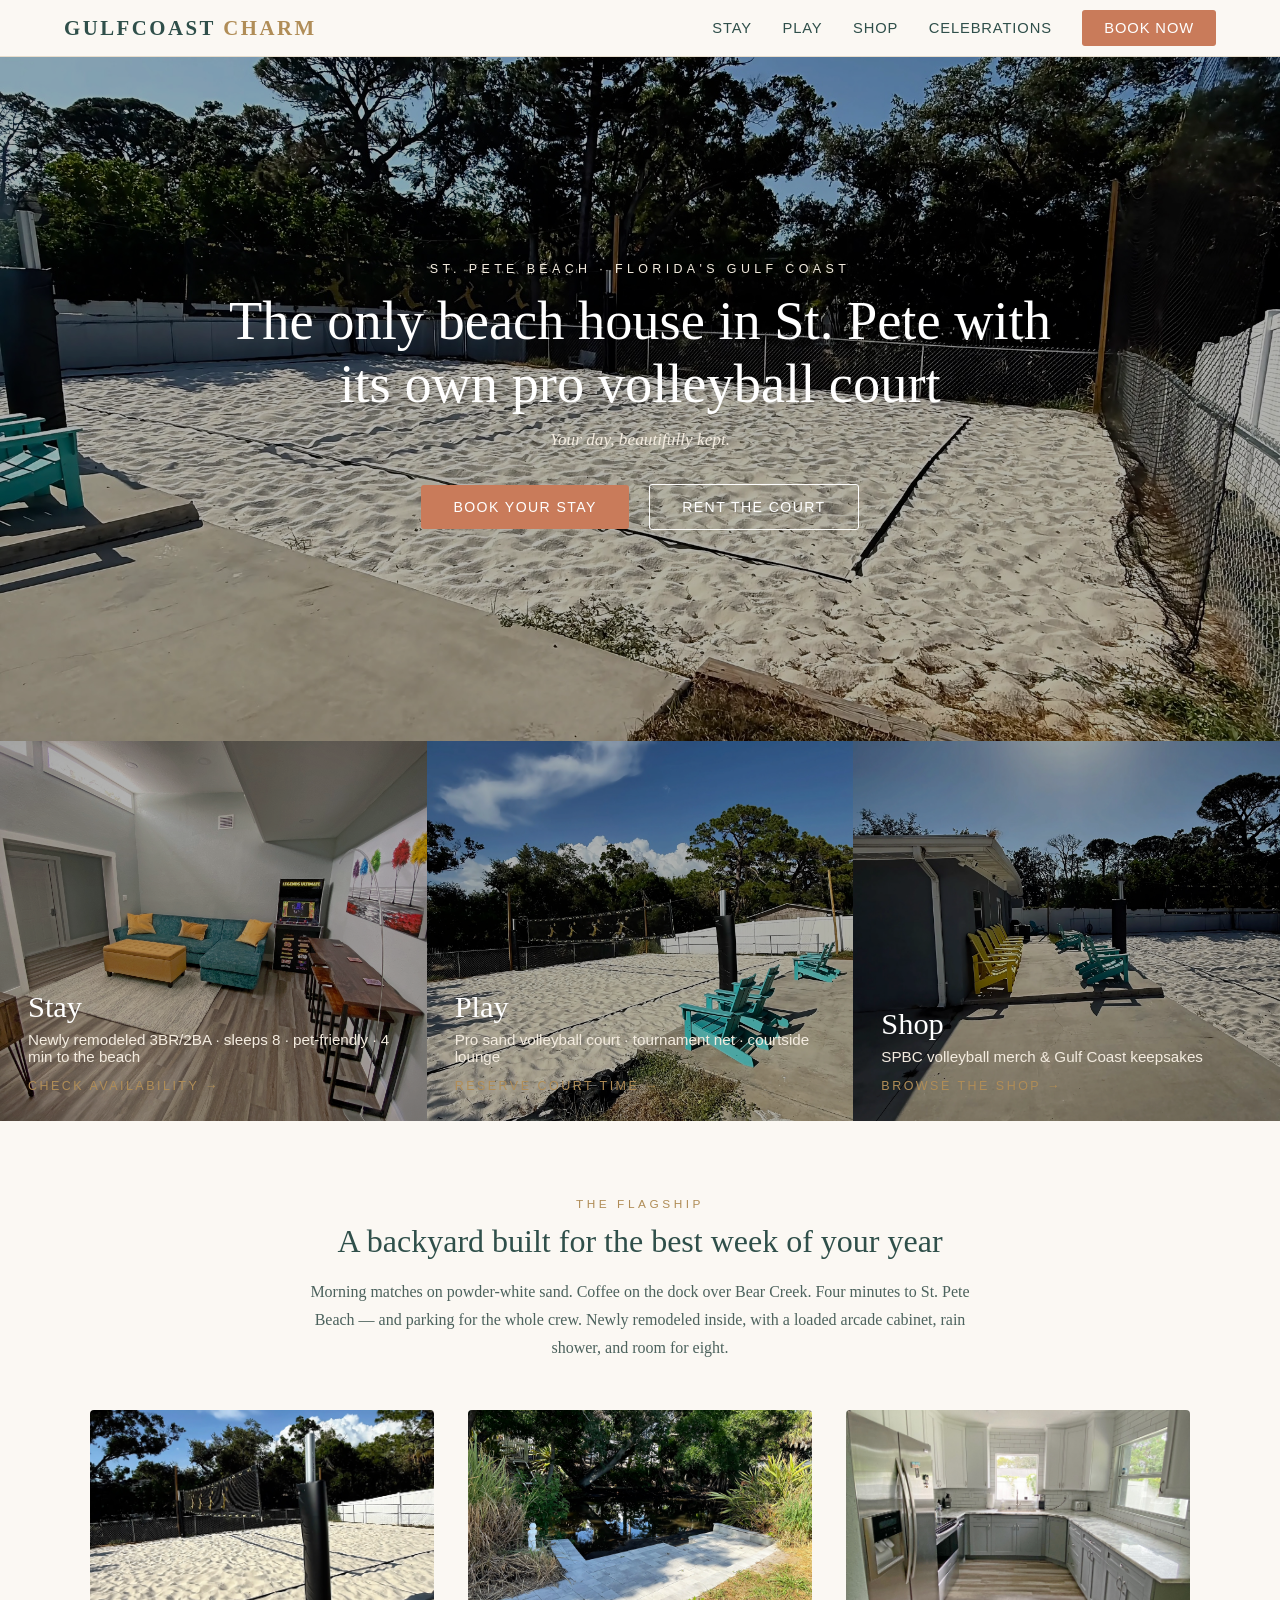
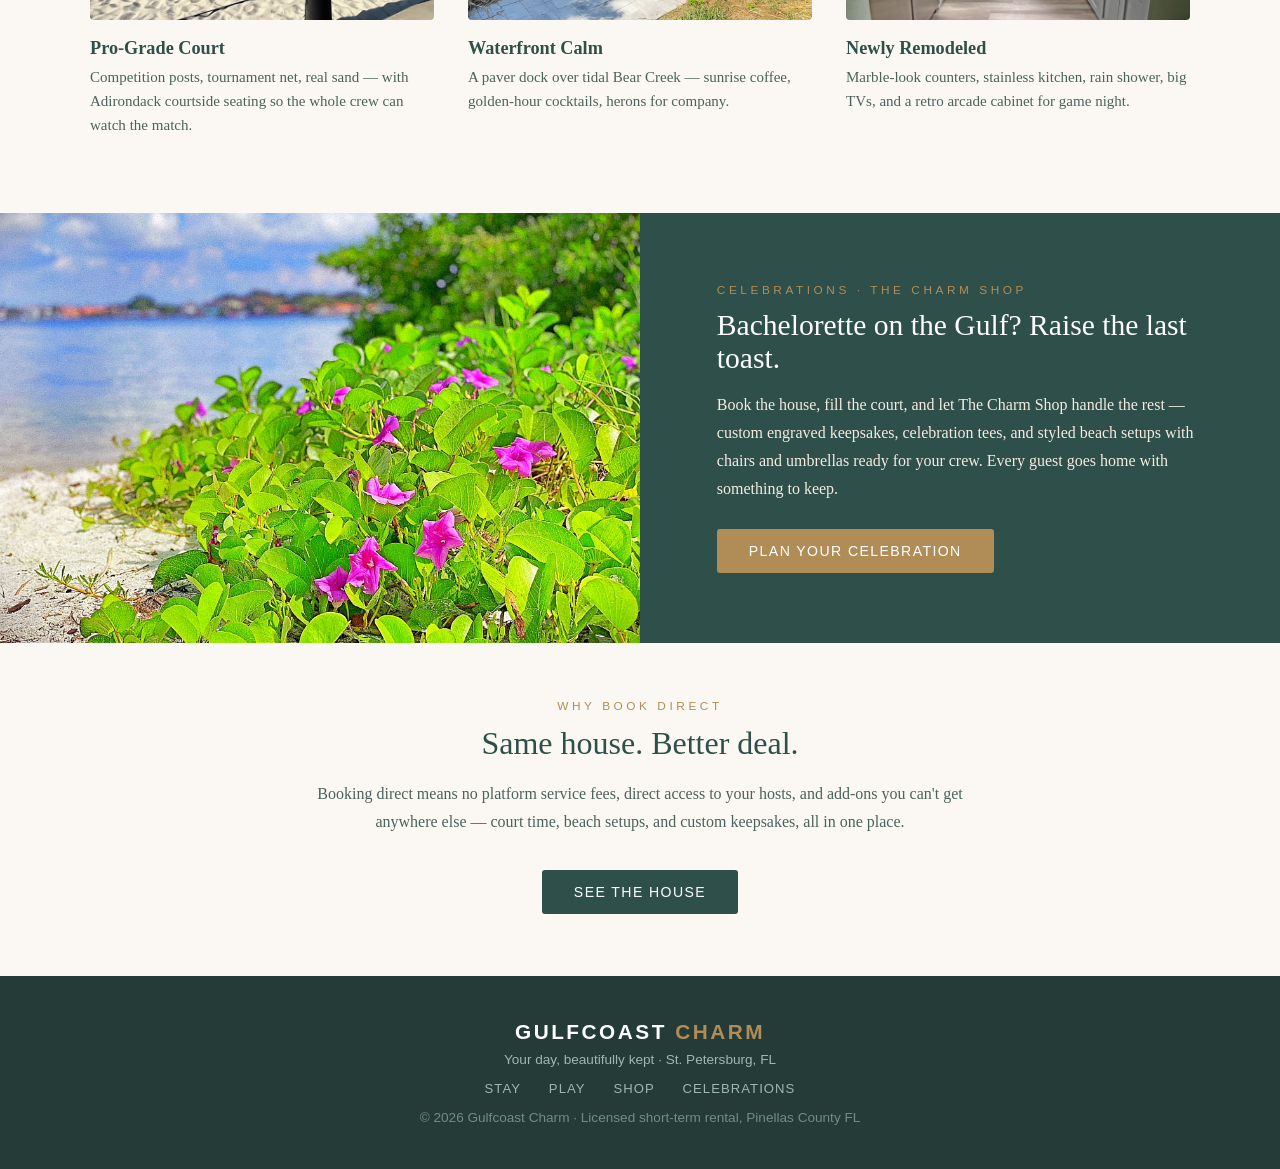
==== index.html @ 8563c4ea "Add files via upload" ====
<!DOCTYPE html>
<html lang="en">
<head>
<meta charset="UTF-8">
<meta name="viewport" content="width=device-width, initial-scale=1.0">
<title>Gulfcoast Charm — Beach House, Volleyball Court & Merch | St. Pete, FL</title>
<meta name="description" content="The only beach house in St. Pete with its own pro sand volleyball court. Newly remodeled 3BR/2BA, sleeps 8, pet-friendly, 4 minutes to St. Pete Beach. Book direct.">
<link rel="stylesheet" href="css/style.css">
</head>
<body>

<header>
  <a class="logo" href="index.html">GULFCOAST <span>CHARM</span></a>
  <nav class="sans">
    <a href="stay.html">Stay</a>
    <a href="play.html">Play</a>
    <a href="https://shop.gulfcoastcharm.com">Shop</a>
    <a href="celebrations.html">Celebrations</a>
    <a class="cta" href="stay.html">Book Now</a>
  </nav>
</header>

<div class="hero">
  <img src="images/court-hero.jpeg" alt="Private professional sand volleyball court at Gulfcoast Charm, St. Petersburg FL">
  <div class="hero-text">
    <div class="kicker sans">St. Pete Beach · Florida's Gulf Coast</div>
    <h1>The only beach house in St. Pete with its own pro volleyball court</h1>
    <p>Your day, beautifully kept.</p>
    <div class="buttons sans">
      <a class="btn btn-solid" href="stay.html">Book Your Stay</a>
      <a class="btn btn-ghost" href="play.html">Rent the Court</a>
    </div>
  </div>
</div>

<div class="doors">
  <a class="door" href="stay.html">
    <img src="images/living-room.jpg" alt="Newly remodeled living room with arcade cabinet">
    <div class="door-label">
      <div class="t">Stay</div>
      <div class="d sans">Newly remodeled 3BR/2BA · sleeps 8 · pet-friendly · 4 min to the beach</div>
      <div class="go sans">Check availability →</div>
    </div>
  </a>
  <a class="door" href="play.html">
    <img src="images/court-corner.jpeg" alt="Sand volleyball court with courtside seating">
    <div class="door-label">
      <div class="t">Play</div>
      <div class="d sans">Pro sand volleyball court · tournament net · courtside lounge</div>
      <div class="go sans">Reserve court time →</div>
    </div>
  </a>
  <a class="door" href="https://shop.gulfcoastcharm.com">
    <img src="images/courtside-chairs.jpeg" alt="Gulfcoast Charm merch">
    <div class="door-label">
      <div class="t">Shop</div>
      <div class="d sans">SPBC volleyball merch & Gulf Coast keepsakes</div>
      <div class="go sans">Browse the shop →</div>
    </div>
  </a>
</div>

<section class="band">
  <div class="kicker sans">The Flagship</div>
  <h2>A backyard built for the best week of your year</h2>
  <p class="lead">Morning matches on powder-white sand. Coffee on the dock over Bear Creek.
  Four minutes to St. Pete Beach — and parking for the whole crew. Newly remodeled inside,
  with a loaded arcade cabinet, rain shower, and room for eight.</p>
  <div class="features">
    <div class="feature">
      <img src="images/court-post.jpeg" alt="Competition volleyball posts with padding">
      <h3>Pro-Grade Court</h3>
      <p>Competition posts, tournament net, real sand — with Adirondack courtside seating so the whole crew can watch the match.</p>
    </div>
    <div class="feature">
      <img src="images/dock-creek.jpeg" alt="Paver dock overlooking Bear Creek">
      <h3>Waterfront Calm</h3>
      <p>A paver dock over tidal Bear Creek — sunrise coffee, golden-hour cocktails, herons for company.</p>
    </div>
    <div class="feature">
      <img src="images/kitchen.jpg" alt="Remodeled kitchen with marble-look counters">
      <h3>Newly Remodeled</h3>
      <p>Marble-look counters, stainless kitchen, rain shower, big TVs, and a retro arcade cabinet for game night.</p>
    </div>
  </div>
</section>

<div class="split">
  <div class="img" style="background-image:url('images/bay-flowers.jpg')"></div>
  <div class="txt">
    <div class="kicker sans">Celebrations · The Charm Shop</div>
    <h2>Bachelorette on the Gulf? Raise the last toast.</h2>
    <p>Book the house, fill the court, and let The Charm Shop handle the rest — custom engraved
    keepsakes, celebration tees, and styled beach setups with chairs and umbrellas ready for
    your crew. Every guest goes home with something to keep.</p>
    <a class="btn btn-brass sans" href="celebrations.html">Plan Your Celebration</a>
  </div>
</div>

<section class="band tight">
  <div class="kicker sans">Why Book Direct</div>
  <h2>Same house. Better deal.</h2>
  <p class="lead">Booking direct means no platform service fees, direct access to your hosts,
  and add-ons you can't get anywhere else — court time, beach setups, and custom keepsakes,
  all in one place.</p>
  <div class="buttons sans" style="margin-top:28px">
    <a class="btn btn-dark" href="stay.html">See the House</a>
  </div>
</section>

<footer class="sans">
  <span class="logo">GULFCOAST <span style="color:var(--brass)">CHARM</span></span>
  <div>Your day, beautifully kept · St. Petersburg, FL</div>
  <nav>
    <a href="stay.html">Stay</a>
    <a href="play.html">Play</a>
    <a href="https://shop.gulfcoastcharm.com">Shop</a>
    <a href="celebrations.html">Celebrations</a>
  </nav>
  <div style="color:#6f8d87">© 2026 Gulfcoast Charm · Licensed short-term rental, Pinellas County FL</div>
</footer>

</body>
</html>
---- css/style.css ----
:root{
  --deep-gulf:#2F4F4A; --sea-glass:#6E9C95; --sandstone:#F4ECE0;
  --terracotta:#C97B5A; --brass:#B08D57; --warm-white:#FBF8F3;
}
*{margin:0;padding:0;box-sizing:border-box}
body{font-family:Georgia,'Times New Roman',serif;color:var(--deep-gulf);background:var(--warm-white)}
.sans{font-family:'Segoe UI',Helvetica,Arial,sans-serif}
img{max-width:100%}

/* Header */
header{position:sticky;top:0;z-index:50;background:rgba(251,248,243,.95);backdrop-filter:blur(6px);
  display:flex;justify-content:space-between;align-items:center;padding:16px 5vw;border-bottom:1px solid #e7ddcc}
.logo{font-size:1.3rem;letter-spacing:.12em;font-weight:bold;color:var(--deep-gulf);text-decoration:none}
.logo span{color:var(--brass)}
nav a{margin-left:26px;text-decoration:none;color:var(--deep-gulf);font-size:.92rem;letter-spacing:.06em;text-transform:uppercase}
nav a:hover,nav a.active{color:var(--terracotta)}
nav a.cta{background:var(--terracotta);color:#fff;padding:10px 22px;border-radius:3px}
nav a.cta:hover{background:#b56a4c;color:#fff}

/* Hero */
.hero{position:relative;height:76vh;min-height:460px;overflow:hidden}
.hero.short{height:46vh;min-height:320px}
.hero img{width:100%;height:100%;object-fit:cover;filter:brightness(.7)}
.hero-text{position:absolute;inset:0;display:flex;flex-direction:column;justify-content:center;align-items:center;text-align:center;color:#fff;padding:0 6vw}
.hero-text .kicker{letter-spacing:.35em;text-transform:uppercase;font-size:.78rem;color:var(--sandstone);margin-bottom:14px}
.hero-text h1{font-size:clamp(2rem,5vw,3.4rem);font-weight:normal;line-height:1.15;max-width:840px}
.hero-text p{margin-top:14px;font-size:1.08rem;font-style:italic;color:var(--sandstone)}
.hero-text .buttons{margin-top:28px}

/* Buttons */
.btn{display:inline-block;margin:6px 8px;padding:14px 32px;border-radius:3px;text-decoration:none;font-size:.88rem;letter-spacing:.1em;text-transform:uppercase}
.btn-solid{background:var(--terracotta);color:#fff}
.btn-solid:hover{background:#b56a4c}
.btn-ghost{border:1px solid #fff;color:#fff}
.btn-ghost:hover{background:rgba(255,255,255,.15)}
.btn-dark{background:var(--deep-gulf);color:#fff}
.btn-dark:hover{background:#243b37}
.btn-brass{background:var(--brass);color:#fff}
.btn-brass:hover{background:#997948}

/* Doors grid */
.doors{display:grid;grid-template-columns:repeat(3,1fr)}
.door{position:relative;height:380px;overflow:hidden;display:block;text-decoration:none}
.door img{width:100%;height:100%;object-fit:cover;transition:transform .5s;filter:brightness(.7)}
.door:hover img{transform:scale(1.05)}
.door-label{position:absolute;inset:0;display:flex;flex-direction:column;justify-content:flex-end;padding:28px;color:#fff}
.door-label .t{font-size:1.9rem}
.door-label .d{font-size:.95rem;margin-top:6px;color:var(--sandstone)}
.door-label .go{margin-top:14px;font-size:.78rem;letter-spacing:.2em;text-transform:uppercase;color:var(--brass)}

/* Bands & sections */
section.band{padding:76px 6vw;text-align:center}
section.band.tight{padding:56px 6vw}
.band .kicker{letter-spacing:.3em;text-transform:uppercase;font-size:.74rem;color:var(--brass)}
.band h2{font-size:2rem;font-weight:normal;margin:12px auto 18px;max-width:720px}
.band p.lead{max-width:660px;margin:0 auto;line-height:1.75;color:#4c625d}

.features{display:grid;grid-template-columns:repeat(3,1fr);gap:34px;max-width:1100px;margin:48px auto 0;text-align:left}
.feature img{width:100%;height:210px;object-fit:cover;border-radius:4px}
.feature h3{margin-top:14px;font-size:1.14rem}
.feature p{margin-top:6px;font-size:.94rem;line-height:1.6;color:#4c625d}

/* Split */
.split{display:grid;grid-template-columns:1fr 1fr;min-height:430px}
.split .img{background-size:cover;background-position:center;min-height:300px}
.split .txt{background:var(--deep-gulf);color:var(--sandstone);display:flex;flex-direction:column;justify-content:center;padding:56px 6vw}
.split .txt .kicker{color:var(--brass);letter-spacing:.3em;text-transform:uppercase;font-size:.74rem}
.split .txt h2{font-size:1.85rem;font-weight:normal;margin:12px 0 16px;color:#fff}
.split .txt p{line-height:1.75}
.split .txt .btn{margin:26px 0 0;align-self:flex-start}
.split.flip .img{order:2}

/* Gallery */
.gallery{display:grid;grid-template-columns:repeat(3,1fr);gap:10px;max-width:1150px;margin:40px auto 0}
.gallery img{width:100%;height:230px;object-fit:cover;border-radius:4px}

/* Info list / amenities */
.cols{display:grid;grid-template-columns:repeat(3,1fr);gap:30px;max-width:1050px;margin:40px auto 0;text-align:left}
.cols h3{font-size:1.02rem;letter-spacing:.06em;text-transform:uppercase;color:var(--brass);margin-bottom:10px}
.cols ul{list-style:none}
.cols li{padding:6px 0 6px 22px;position:relative;font-size:.95rem;color:#41564f;line-height:1.5}
.cols li::before{content:"·";color:var(--terracotta);font-weight:bold;position:absolute;left:6px;font-size:1.3rem;line-height:1}

/* Forms */
.form-wrap{max-width:640px;margin:40px auto 0;text-align:left}
.form-wrap label{display:block;font-size:.85rem;letter-spacing:.06em;text-transform:uppercase;margin:18px 0 6px;color:var(--deep-gulf)}
.form-wrap input,.form-wrap select,.form-wrap textarea{width:100%;padding:12px;border:1px solid #d8cdb9;border-radius:3px;background:#fff;font-family:inherit;font-size:1rem;color:var(--deep-gulf)}
.form-wrap textarea{min-height:120px}
.form-wrap button{margin-top:24px;width:100%;padding:16px;background:var(--terracotta);color:#fff;border:none;border-radius:3px;font-size:.95rem;letter-spacing:.12em;text-transform:uppercase;cursor:pointer}
.form-wrap button:hover{background:#b56a4c}
.note{font-size:.85rem;color:#6d827c;margin-top:14px;line-height:1.6}

/* Notice */
.notice{max-width:820px;margin:36px auto 0;background:var(--sandstone);border-left:4px solid var(--brass);padding:18px 22px;text-align:left;font-size:.92rem;line-height:1.65;color:#4c625d}

/* Footer */
footer{background:#243B37;color:#9db8b2;padding:44px 6vw;text-align:center;font-size:.85rem}
footer .logo{color:#fff;margin-bottom:8px;display:inline-block}
footer nav{margin:14px 0}
footer nav a{color:#9db8b2;margin:0 12px;text-decoration:none;font-size:.82rem;letter-spacing:.08em;text-transform:uppercase}
footer nav a:hover{color:#fff}

@media(max-width:840px){
  .doors,.features,.split,.cols,.gallery{grid-template-columns:1fr}
  .hero{height:62vh}
  nav a:not(.cta){display:none}
  .split.flip .img{order:0}
}
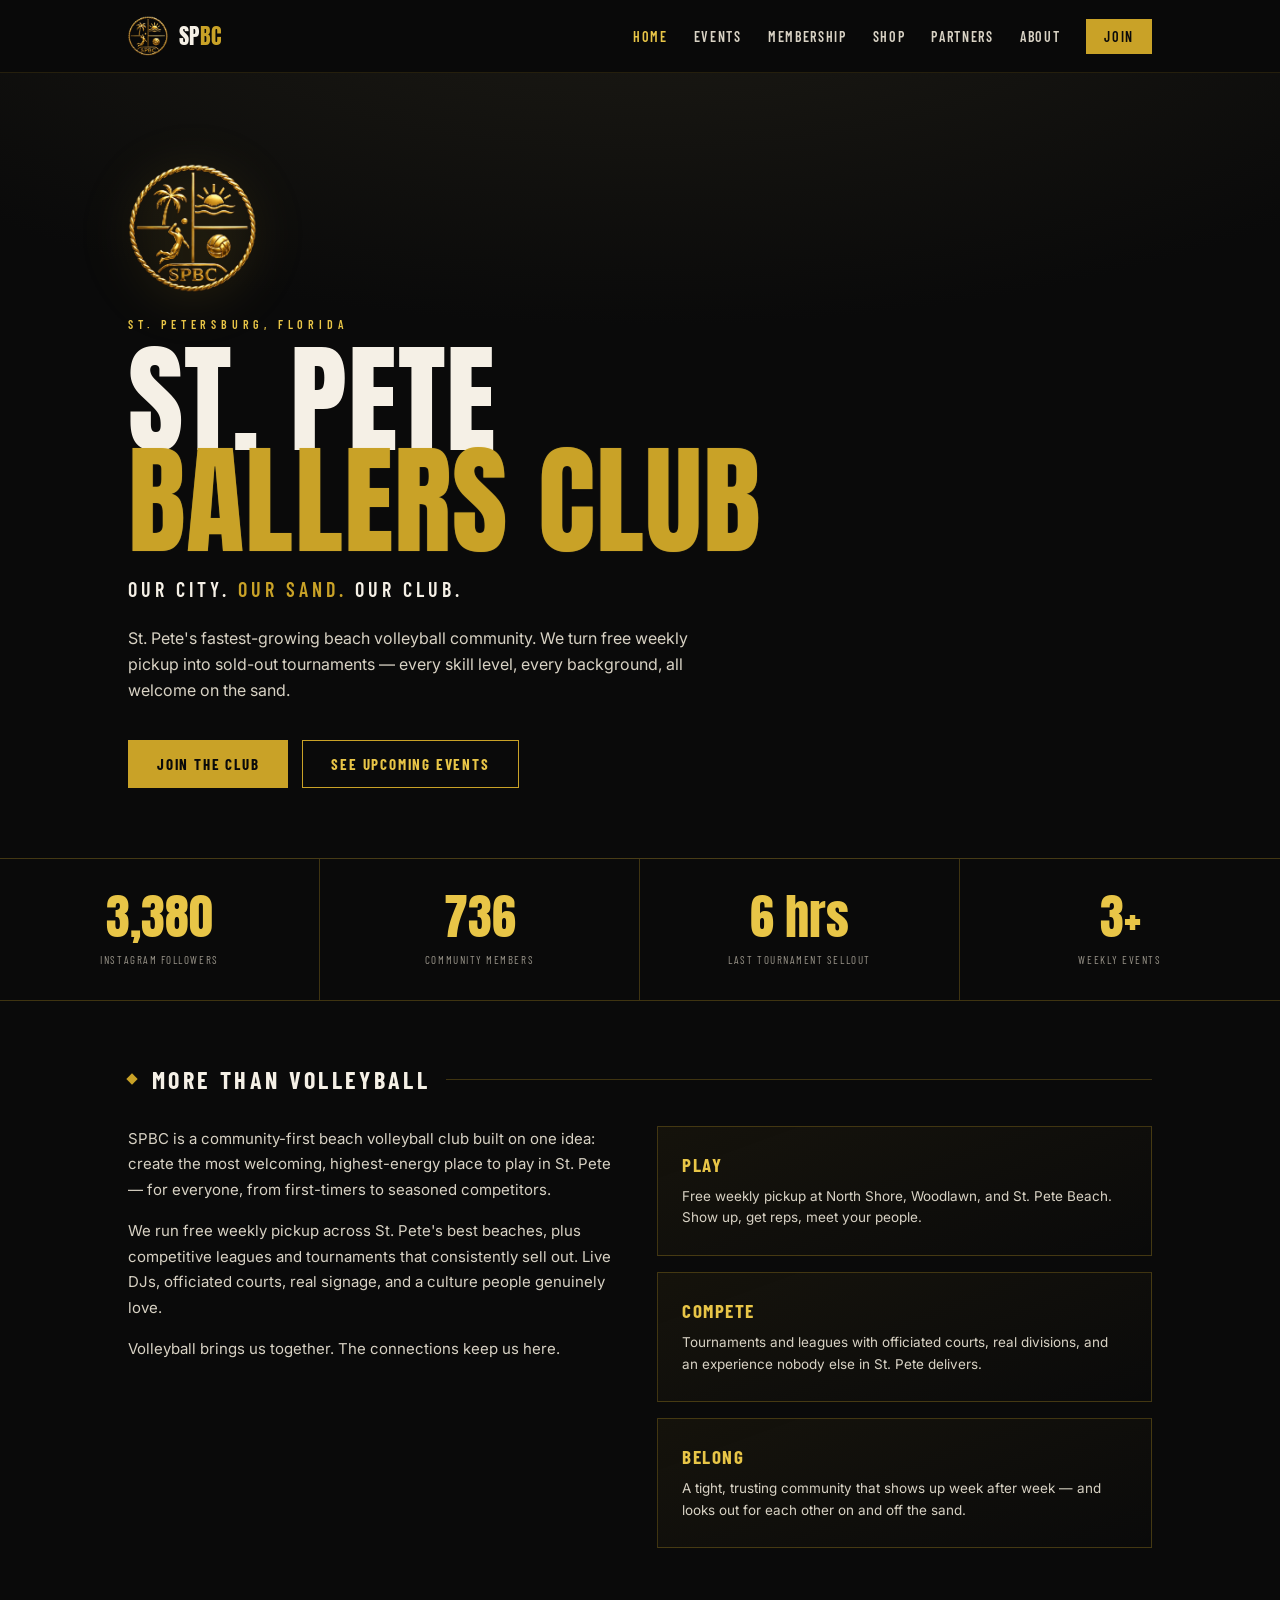
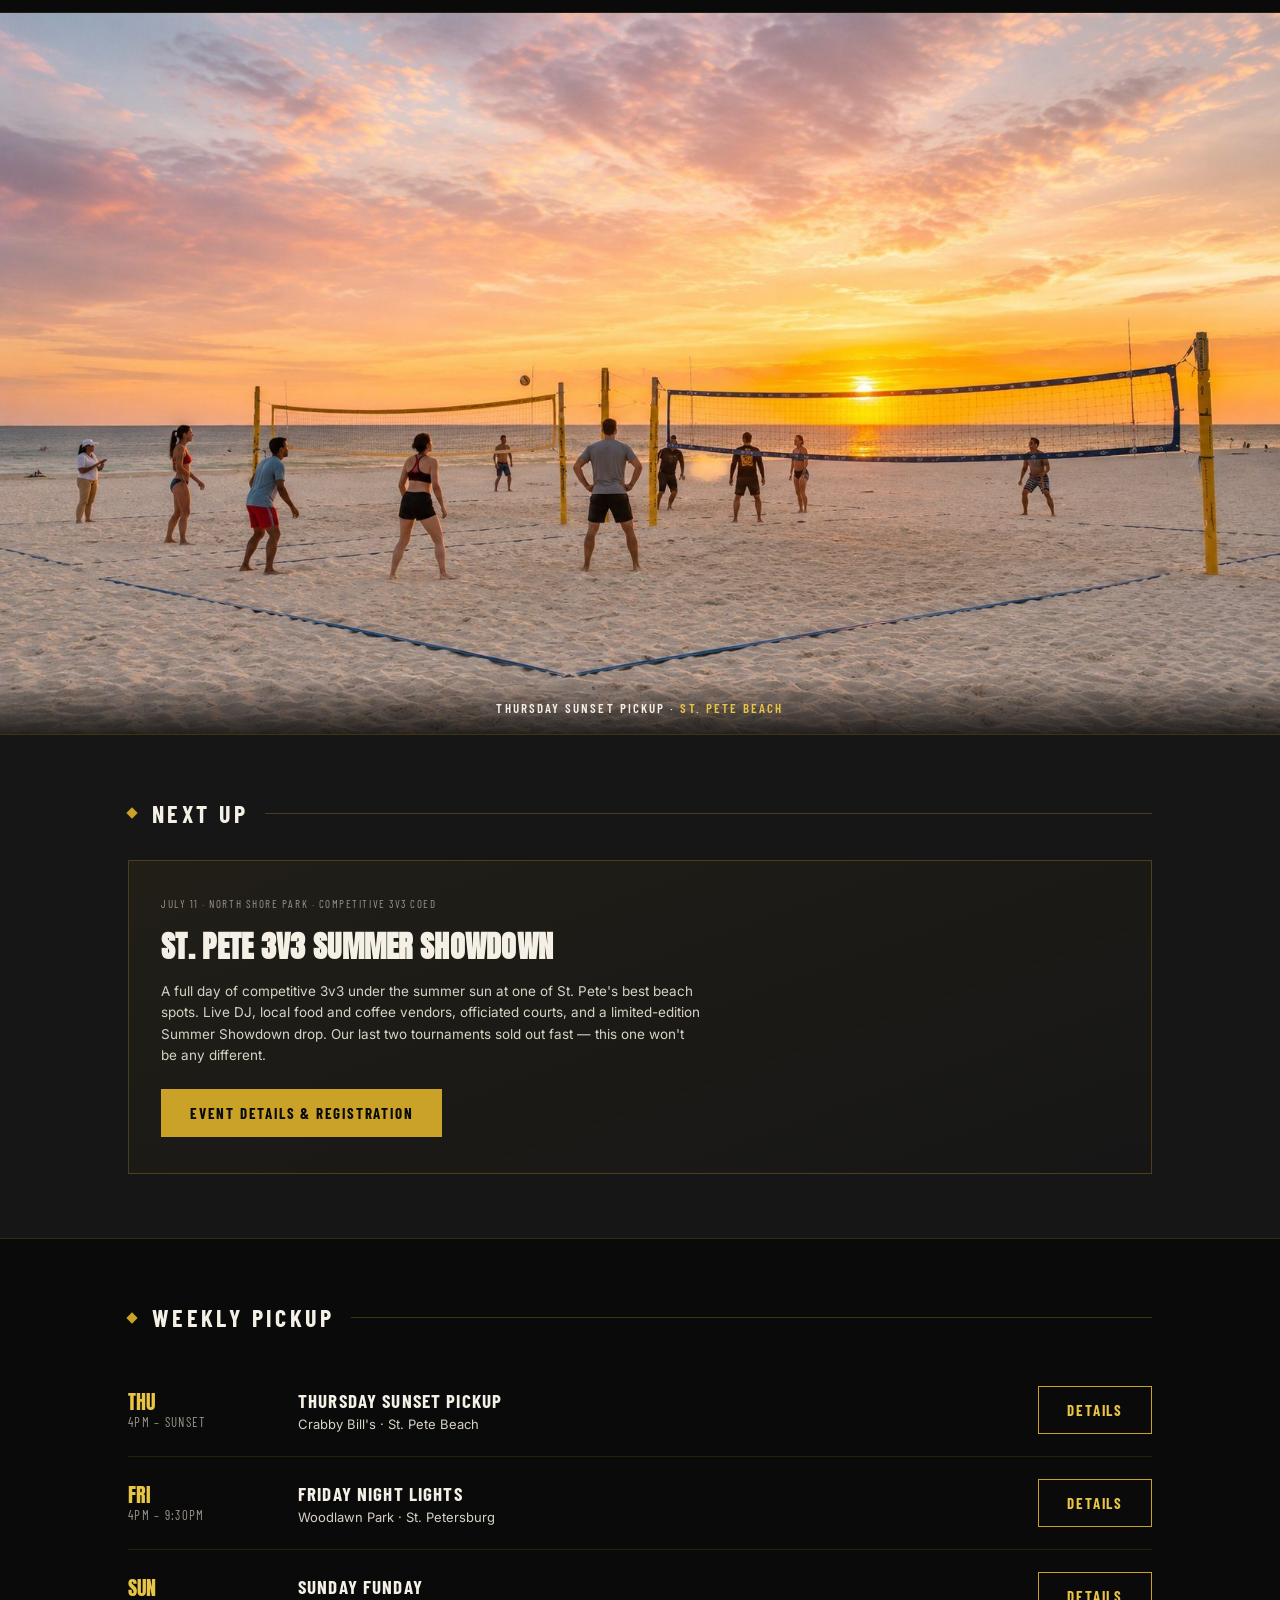
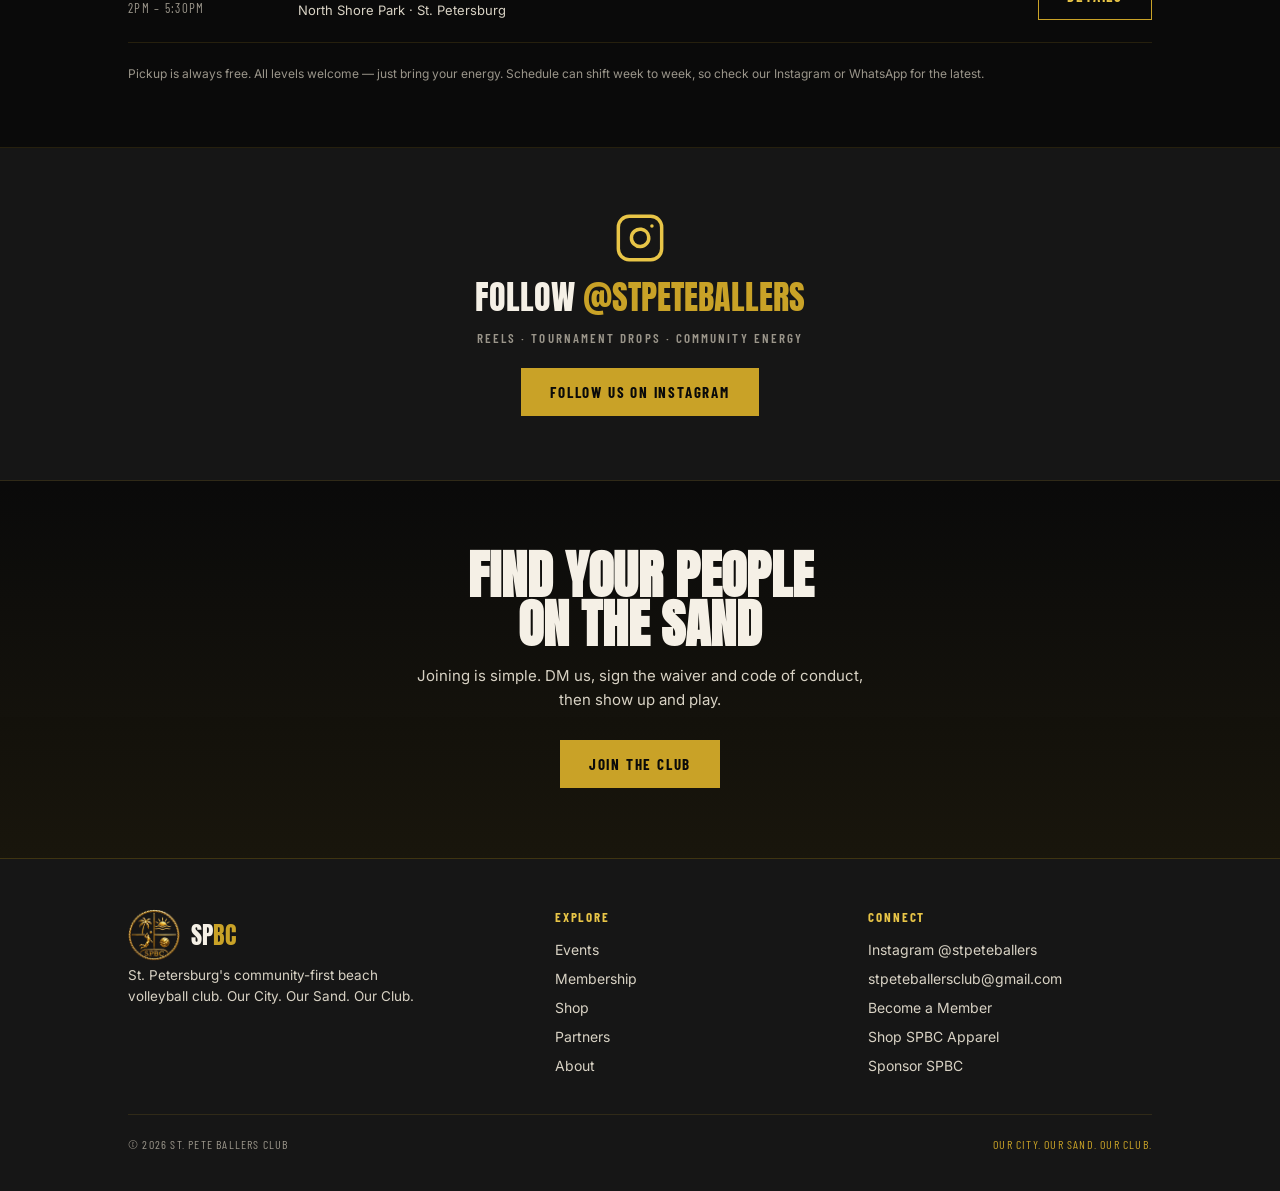
==== commit 78ee380f: "Add files via upload" ====
--- a/index.html
+++ b/index.html
@@ -3,122 +3,202 @@
 <head>
 <meta charset="UTF-8">
 <meta name="viewport" content="width=device-width, initial-scale=1.0">
-<title>Gulfcoast Charm — Beach House, Volleyball Court & Merch | St. Pete, FL</title>
-<meta name="description" content="The only beach house in St. Pete with its own pro sand volleyball court. Newly remodeled 3BR/2BA, sleeps 8, pet-friendly, 4 minutes to St. Pete Beach. Book direct.">
-<link rel="stylesheet" href="css/style.css">
+<title>St. Pete Ballers Club — Beach Volleyball in St. Petersburg, FL</title>
+<meta name="description" content="St. Petersburg's fastest-growing beach volleyball community. Free weekly pickup, competitive leagues, and sold-out tournaments. All skill levels welcome.">
+<link rel="icon" type="image/png" href="favicon.png">
+<link rel="apple-touch-icon" href="apple-touch-icon.png">
+<meta property="og:type" content="website">
+<meta property="og:site_name" content="St. Pete Ballers Club">
+<meta property="og:title" content="St. Pete Ballers Club">
+<meta property="og:description" content="St. Petersburg's fastest-growing beach volleyball community. Free weekly pickup, sold-out tournaments, all skill levels welcome.">
+<meta property="og:image" content="https://stpeteballers.com/og-image.jpg">
+<meta property="og:url" content="https://stpeteballers.com/">
+<meta name="twitter:card" content="summary_large_image">
+<link rel="stylesheet" href="styles.css">
 </head>
 <body>
 
-<header>
-  <a class="logo" href="index.html">GULFCOAST <span>CHARM</span></a>
-  <nav class="sans">
-    <a href="stay.html">Stay</a>
-    <a href="play.html">Play</a>
-    <a href="https://shop.gulfcoastcharm.com">Shop</a>
-    <a href="celebrations.html">Celebrations</a>
-    <a class="cta" href="stay.html">Book Now</a>
-  </nav>
+<!-- NAV -->
+<nav class="nav">
+  <div class="nav-inner">
+    <a href="index.html" class="brand"><img src="spbc-logo-liquid-small.png" alt="St. Pete Ballers Club crest"><span class="brand-word">SP<span class="gold">BC</span></span></a>
+    <ul class="nav-links" id="navLinks">
+      <li><a href="index.html" class="active">Home</a></li>
+      <li><a href="events.html">Events</a></li>
+      <li><a href="membership.html">Membership</a></li>
+      <li><a href="shop.html">Shop</a></li>
+      <li><a href="partners.html">Partners</a></li>
+      <li><a href="about.html">About</a></li>
+      <li><a href="about.html#join" class="nav-cta">Join</a></li>
+    </ul>
+    <button class="nav-toggle" id="navToggle" aria-label="Menu">☰</button>
+  </div>
+</nav>
+
+<!-- HERO -->
+<header class="hero">
+  <div class="wrap">
+    <img src="spbc-logo-liquid.png" alt="St. Pete Ballers Club crest" style="height:130px;width:auto;margin-bottom:24px;filter:drop-shadow(0 6px 24px rgba(201,162,39,0.28));">
+    <div class="eyebrow">St. Petersburg, Florida</div>
+    <h1 style="margin-top:18px;">St. Pete<br><span class="gold">Ballers Club</span></h1>
+    <div class="tagline">Our City. <span class="dim">Our Sand.</span> Our Club.</div>
+    <p class="lede">
+      St. Pete's fastest-growing beach volleyball community. We turn free weekly pickup
+      into sold-out tournaments — every skill level, every background, all welcome on the sand.
+    </p>
+    <div class="hero-cta">
+      <a href="about.html#join" class="btn btn-primary">Join the Club</a>
+      <a href="events.html" class="btn btn-ghost">See Upcoming Events</a>
+    </div>
+  </div>
 </header>
 
-<div class="hero">
-  <img src="images/court-hero.jpeg" alt="Private professional sand volleyball court at Gulfcoast Charm, St. Petersburg FL">
-  <div class="hero-text">
-    <div class="kicker sans">St. Pete Beach · Florida's Gulf Coast</div>
-    <h1>The only beach house in St. Pete with its own pro volleyball court</h1>
-    <p>Your day, beautifully kept.</p>
-    <div class="buttons sans">
-      <a class="btn btn-solid" href="stay.html">Book Your Stay</a>
-      <a class="btn btn-ghost" href="play.html">Rent the Court</a>
-    </div>
-  </div>
-</div>
-
-<div class="doors">
-  <a class="door" href="stay.html">
-    <img src="images/living-room.jpg" alt="Newly remodeled living room with arcade cabinet">
-    <div class="door-label">
-      <div class="t">Stay</div>
-      <div class="d sans">Newly remodeled 3BR/2BA · sleeps 8 · pet-friendly · 4 min to the beach</div>
-      <div class="go sans">Check availability →</div>
-    </div>
-  </a>
-  <a class="door" href="play.html">
-    <img src="images/court-corner.jpeg" alt="Sand volleyball court with courtside seating">
-    <div class="door-label">
-      <div class="t">Play</div>
-      <div class="d sans">Pro sand volleyball court · tournament net · courtside lounge</div>
-      <div class="go sans">Reserve court time →</div>
-    </div>
-  </a>
-  <a class="door" href="https://shop.gulfcoastcharm.com">
-    <img src="images/courtside-chairs.jpeg" alt="Gulfcoast Charm merch">
-    <div class="door-label">
-      <div class="t">Shop</div>
-      <div class="d sans">SPBC volleyball merch & Gulf Coast keepsakes</div>
-      <div class="go sans">Browse the shop →</div>
-    </div>
-  </a>
-</div>
-
-<section class="band">
-  <div class="kicker sans">The Flagship</div>
-  <h2>A backyard built for the best week of your year</h2>
-  <p class="lead">Morning matches on powder-white sand. Coffee on the dock over Bear Creek.
-  Four minutes to St. Pete Beach — and parking for the whole crew. Newly remodeled inside,
-  with a loaded arcade cabinet, rain shower, and room for eight.</p>
-  <div class="features">
-    <div class="feature">
-      <img src="images/court-post.jpeg" alt="Competition volleyball posts with padding">
-      <h3>Pro-Grade Court</h3>
-      <p>Competition posts, tournament net, real sand — with Adirondack courtside seating so the whole crew can watch the match.</p>
-    </div>
-    <div class="feature">
-      <img src="images/dock-creek.jpeg" alt="Paver dock overlooking Bear Creek">
-      <h3>Waterfront Calm</h3>
-      <p>A paver dock over tidal Bear Creek — sunrise coffee, golden-hour cocktails, herons for company.</p>
-    </div>
-    <div class="feature">
-      <img src="images/kitchen.jpg" alt="Remodeled kitchen with marble-look counters">
-      <h3>Newly Remodeled</h3>
-      <p>Marble-look counters, stainless kitchen, rain shower, big TVs, and a retro arcade cabinet for game night.</p>
-    </div>
-  </div>
-</section>
-
-<div class="split">
-  <div class="img" style="background-image:url('images/bay-flowers.jpg')"></div>
-  <div class="txt">
-    <div class="kicker sans">Celebrations · The Charm Shop</div>
-    <h2>Bachelorette on the Gulf? Raise the last toast.</h2>
-    <p>Book the house, fill the court, and let The Charm Shop handle the rest — custom engraved
-    keepsakes, celebration tees, and styled beach setups with chairs and umbrellas ready for
-    your crew. Every guest goes home with something to keep.</p>
-    <a class="btn btn-brass sans" href="celebrations.html">Plan Your Celebration</a>
-  </div>
-</div>
-
-<section class="band tight">
-  <div class="kicker sans">Why Book Direct</div>
-  <h2>Same house. Better deal.</h2>
-  <p class="lead">Booking direct means no platform service fees, direct access to your hosts,
-  and add-ons you can't get anywhere else — court time, beach setups, and custom keepsakes,
-  all in one place.</p>
-  <div class="buttons sans" style="margin-top:28px">
-    <a class="btn btn-dark" href="stay.html">See the House</a>
-  </div>
-</section>
-
-<footer class="sans">
-  <span class="logo">GULFCOAST <span style="color:var(--brass)">CHARM</span></span>
-  <div>Your day, beautifully kept · St. Petersburg, FL</div>
-  <nav>
-    <a href="stay.html">Stay</a>
-    <a href="play.html">Play</a>
-    <a href="https://shop.gulfcoastcharm.com">Shop</a>
-    <a href="celebrations.html">Celebrations</a>
-  </nav>
-  <div style="color:#6f8d87">© 2026 Gulfcoast Charm · Licensed short-term rental, Pinellas County FL</div>
+<!-- STATS -->
+<section class="stats">
+  <div class="stat"><div class="num">3,380</div><div class="lab">Instagram Followers</div></div>
+  <div class="stat"><div class="num">736</div><div class="lab">Community Members</div></div>
+  <div class="stat"><div class="num">6 hrs</div><div class="lab">Last Tournament Sellout</div></div>
+  <div class="stat"><div class="num">3+</div><div class="lab">Weekly Events</div></div>
+</section>
+
+<!-- WHAT WE ARE -->
+<section class="block">
+  <div class="wrap">
+    <div class="section-head">
+      <span class="diamond"></span>
+      <h2>More Than Volleyball</h2>
+      <span class="rule"></span>
+    </div>
+    <div class="grid-2">
+      <div>
+        <p class="lead-text">SPBC is a community-first beach volleyball club built on one idea: create the most welcoming, highest-energy place to play in St. Pete — for everyone, from first-timers to seasoned competitors.</p>
+        <p class="lead-text">We run free weekly pickup across St. Pete's best beaches, plus competitive leagues and tournaments that consistently sell out. Live DJs, officiated courts, real signage, and a culture people genuinely love.</p>
+        <p class="lead-text">Volleyball brings us together. The connections keep us here.</p>
+      </div>
+      <div class="grid-3" style="grid-template-columns:1fr;gap:16px;">
+        <div class="card"><h3>Play</h3><p>Free weekly pickup at North Shore, Woodlawn, and St. Pete Beach. Show up, get reps, meet your people.</p></div>
+        <div class="card"><h3>Compete</h3><p>Tournaments and leagues with officiated courts, real divisions, and an experience nobody else in St. Pete delivers.</p></div>
+        <div class="card"><h3>Belong</h3><p>A tight, trusting community that shows up week after week — and looks out for each other on and off the sand.</p></div>
+      </div>
+    </div>
+  </div>
+</section>
+
+<!-- SUNSET PHOTO -->
+<section class="photo-band">
+  <img src="photo-sunset.jpg" alt="SPBC sunset pickup on the sand in St. Pete" loading="lazy">
+  <div class="caption">Thursday Sunset Pickup · <span class="gold">St. Pete Beach</span></div>
+</section>
+
+<!-- FEATURED EVENT -->
+<section class="block block-dark">
+  <div class="wrap">
+    <div class="section-head">
+      <span class="diamond"></span>
+      <h2>Next Up</h2>
+      <span class="rule"></span>
+    </div>
+    <div class="card" style="padding:36px 32px;">
+      <div class="tag">July 11 · North Shore Park · Competitive 3v3 Coed</div>
+      <h3 style="font-size:30px;font-family:'Anton',sans-serif;letter-spacing:0.01em;color:var(--sand);">St. Pete 3v3 Summer Showdown</h3>
+      <p style="margin:12px 0 22px;max-width:60ch;">A full day of competitive 3v3 under the summer sun at one of St. Pete's best beach spots. Live DJ, local food and coffee vendors, officiated courts, and a limited-edition Summer Showdown drop. Our last two tournaments sold out fast — this one won't be any different.</p>
+      <a href="events.html" class="btn btn-primary">Event Details &amp; Registration</a>
+    </div>
+  </div>
+</section>
+
+<!-- WEEKLY SCHEDULE -->
+<section class="block">
+  <div class="wrap">
+    <div class="section-head">
+      <span class="diamond"></span>
+      <h2>Weekly Pickup</h2>
+      <span class="rule"></span>
+    </div>
+    <div class="event-row">
+      <div class="event-when">Thu<small>4PM – Sunset</small></div>
+      <div><div class="event-name">Thursday Sunset Pickup</div><div class="event-meta">Crabby Bill's · St. Pete Beach</div></div>
+      <a href="events.html" class="btn btn-ghost">Details</a>
+    </div>
+    <div class="event-row">
+      <div class="event-when">Fri<small>4PM – 9:30PM</small></div>
+      <div><div class="event-name">Friday Night Lights</div><div class="event-meta">Woodlawn Park · St. Petersburg</div></div>
+      <a href="events.html" class="btn btn-ghost">Details</a>
+    </div>
+    <div class="event-row">
+      <div class="event-when">Sun<small>2PM – 5:30PM</small></div>
+      <div><div class="event-name">Sunday Funday</div><div class="event-meta">North Shore Park · St. Petersburg</div></div>
+      <a href="events.html" class="btn btn-ghost">Details</a>
+    </div>
+    <p class="form-note" style="margin-top:22px;">Pickup is always free. All levels welcome — just bring your energy. Schedule can shift week to week, so check our Instagram or WhatsApp for the latest.</p>
+  </div>
+</section>
+
+<!-- INSTAGRAM -->
+<section class="block block-dark" style="text-align:center;">
+  <div class="wrap">
+    <a href="https://instagram.com/stpeteballers" target="_blank" rel="noopener" style="display:inline-flex;flex-direction:column;align-items:center;gap:16px;">
+      <svg width="52" height="52" viewBox="0 0 24 24" fill="none" stroke="#E8C547" stroke-width="1.6" stroke-linecap="round" stroke-linejoin="round" aria-hidden="true">
+        <rect x="2" y="2" width="20" height="20" rx="5" ry="5"></rect>
+        <path d="M16 11.37A4 4 0 1 1 12.63 8 4 4 0 0 1 16 11.37z"></path>
+        <line x1="17.5" y1="6.5" x2="17.51" y2="6.5"></line>
+      </svg>
+      <span style="font-family:'Anton',sans-serif;font-size:clamp(22px,4vw,34px);text-transform:uppercase;color:var(--sand);line-height:1;">Follow <span style="color:var(--gold);">@stpeteballers</span></span>
+      <span style="font-family:'Barlow Condensed',sans-serif;font-weight:600;text-transform:uppercase;letter-spacing:0.16em;font-size:13px;color:var(--muted);">Reels · Tournament Drops · Community Energy</span>
+      <span class="btn btn-primary" style="margin-top:6px;">Follow Us On Instagram</span>
+    </a>
+  </div>
+</section>
+
+<!-- CTA -->
+<section class="cta-banner">
+  <div class="wrap">
+    <h2>Find Your People<br>On The Sand</h2>
+    <p>Joining is simple. DM us, sign the waiver and code of conduct, then show up and play.</p>
+    <a href="about.html#join" class="btn btn-primary">Join the Club</a>
+  </div>
+</section>
+
+<!-- FOOTER -->
+<footer class="footer">
+  <div class="wrap">
+    <div class="footer-grid">
+      <div>
+        <div class="brand"><img src="spbc-logo-liquid-small.png" alt="St. Pete Ballers Club crest"><span class="brand-word">SP<span class="gold">BC</span></span></div>
+        <p>St. Petersburg's community-first beach volleyball club. Our City. Our Sand. Our Club.</p>
+      </div>
+      <div>
+        <h5>Explore</h5>
+        <ul class="footer-links">
+          <li><a href="events.html">Events</a></li>
+          <li><a href="membership.html">Membership</a></li>
+          <li><a href="shop.html">Shop</a></li>
+          <li><a href="partners.html">Partners</a></li>
+          <li><a href="about.html">About</a></li>
+        </ul>
+      </div>
+      <div>
+        <h5>Connect</h5>
+        <ul class="footer-links">
+          <li><a href="https://instagram.com/stpeteballers" target="_blank" rel="noopener">Instagram @stpeteballers</a></li>
+          <li><a href="mailto:stpeteballersclub@gmail.com">stpeteballersclub@gmail.com</a></li>
+          <li><a href="about.html#join">Become a Member</a></li>
+          <li><a href="https://zi0zrb-xp.myshopify.com" target="_blank" rel="noopener">Shop SPBC Apparel</a></li>
+          <li><a href="partners.html#sponsor">Sponsor SPBC</a></li>
+        </ul>
+      </div>
+    </div>
+    <div class="footer-bottom">
+      <span>© 2026 St. Pete Ballers Club</span>
+      <span class="gold">Our City. Our Sand. Our Club.</span>
+    </div>
+  </div>
 </footer>
 
+<script>
+  const t = document.getElementById('navToggle');
+  const l = document.getElementById('navLinks');
+  if (t) t.addEventListener('click', () => l.classList.toggle('open'));
+</script>
 </body>
 </html>
--- a/styles.css
+++ b/styles.css
@@ -0,0 +1,569 @@
+/* =========================================================
+   ST. PETE BALLERS CLUB — SITE STYLES
+   Brand identity carried from the SPBC Media Kit:
+   Anton (display) · Barlow Condensed (labels/headers) · Inter (body)
+   Ink black + metallic gold · diamond + gold-rule motifs
+   ========================================================= */
+
+@import url('https://fonts.googleapis.com/css2?family=Anton&family=Barlow+Condensed:wght@500;600;700&family=Inter:wght@400;500;600&display=swap');
+
+:root {
+  --ink: #0a0a0a;
+  --ink-soft: #161616;
+  --ink-card: #131313;
+  --gold: #C9A227;
+  --gold-bright: #E8C547;
+  --gold-deep: #8a6d18;
+  --sand: #F5F0E6;
+  --paper: #faf7f0;
+  --line: rgba(201, 162, 39, 0.28);
+  --line-soft: rgba(201, 162, 39, 0.14);
+  --muted: #9a958a;
+  --text: #d8d2c4;
+}
+
+* { margin: 0; padding: 0; box-sizing: border-box; }
+
+html { scroll-behavior: smooth; }
+
+body {
+  background: var(--ink);
+  font-family: 'Inter', sans-serif;
+  color: var(--sand);
+  -webkit-font-smoothing: antialiased;
+  overflow-x: hidden;
+}
+
+a { color: inherit; text-decoration: none; }
+
+img { max-width: 100%; display: block; }
+
+/* ---------- LAYOUT SHELL ---------- */
+.wrap {
+  max-width: 1080px;
+  margin: 0 auto;
+  padding: 0 28px;
+}
+
+section { position: relative; }
+
+/* ---------- NAV ---------- */
+.nav {
+  position: sticky;
+  top: 0;
+  z-index: 50;
+  background: rgba(10,10,10,0.82);
+  backdrop-filter: blur(10px);
+  border-bottom: 1px solid var(--line-soft);
+}
+.nav-inner {
+  max-width: 1080px;
+  margin: 0 auto;
+  padding: 16px 28px;
+  display: flex;
+  align-items: center;
+  justify-content: space-between;
+  gap: 20px;
+}
+.brand {
+  font-family: 'Anton', sans-serif;
+  font-size: 22px;
+  letter-spacing: 0.02em;
+  text-transform: uppercase;
+  color: var(--sand);
+  white-space: nowrap;
+  display: flex;
+  align-items: center;
+  gap: 11px;
+}
+.brand .gold { color: var(--gold); }
+.brand img { height: 40px; width: auto; display: block; }
+.brand .brand-word { line-height: 1; }
+.footer .brand { font-size: 24px; }
+.footer .brand img { height: 52px; }
+
+.nav-links {
+  display: flex;
+  align-items: center;
+  gap: 26px;
+  list-style: none;
+}
+.nav-links a {
+  font-family: 'Barlow Condensed', sans-serif;
+  font-weight: 600;
+  text-transform: uppercase;
+  letter-spacing: 0.12em;
+  font-size: 14px;
+  color: var(--text);
+  transition: color 0.18s ease;
+}
+.nav-links a:hover, .nav-links a.active { color: var(--gold-bright); }
+
+.nav-cta {
+  font-family: 'Barlow Condensed', sans-serif;
+  font-weight: 700;
+  text-transform: uppercase;
+  letter-spacing: 0.12em;
+  font-size: 14px;
+  color: var(--ink) !important;
+  background: var(--gold);
+  padding: 9px 18px;
+  transition: background 0.18s ease;
+}
+.nav-cta:hover { background: var(--gold-bright); }
+
+.nav-toggle {
+  display: none;
+  background: none;
+  border: 1px solid var(--line);
+  color: var(--gold-bright);
+  font-size: 20px;
+  width: 42px; height: 38px;
+  cursor: pointer;
+}
+
+/* ---------- BUTTONS ---------- */
+.btn {
+  display: inline-block;
+  font-family: 'Barlow Condensed', sans-serif;
+  font-weight: 700;
+  text-transform: uppercase;
+  letter-spacing: 0.12em;
+  font-size: 15px;
+  padding: 14px 28px;
+  cursor: pointer;
+  transition: transform 0.15s ease, background 0.18s ease, color 0.18s ease;
+  border: 1px solid var(--gold);
+}
+.btn-primary { background: var(--gold); color: var(--ink); }
+.btn-primary:hover { background: var(--gold-bright); border-color: var(--gold-bright); transform: translateY(-2px); }
+.btn-ghost { background: transparent; color: var(--gold-bright); }
+.btn-ghost:hover { background: rgba(201,162,39,0.1); transform: translateY(-2px); }
+
+/* ---------- SHARED SECTION HEADERS ---------- */
+.eyebrow {
+  font-family: 'Barlow Condensed', sans-serif;
+  font-weight: 600;
+  letter-spacing: 0.4em;
+  text-transform: uppercase;
+  font-size: 12px;
+  color: var(--gold-bright);
+}
+.section-head {
+  display: flex;
+  align-items: center;
+  gap: 16px;
+  margin-bottom: 32px;
+}
+.section-head h2 {
+  font-family: 'Barlow Condensed', sans-serif;
+  font-weight: 700;
+  text-transform: uppercase;
+  letter-spacing: 0.14em;
+  font-size: 24px;
+  color: var(--sand);
+  white-space: nowrap;
+}
+.section-head .rule { flex: 1; height: 1px; background: var(--line); }
+
+.diamond {
+  width: 8px; height: 8px;
+  background: var(--gold);
+  transform: rotate(45deg);
+  flex-shrink: 0;
+}
+
+/* ---------- HERO (HOME) ---------- */
+.hero {
+  position: relative;
+  padding: 90px 0 70px;
+  border-bottom: 1px solid var(--line);
+  background:
+    radial-gradient(130% 90% at 50% -20%, #1f1d16 0%, var(--ink) 58%);
+  overflow: hidden;
+}
+.hero::after {
+  content: "";
+  position: absolute;
+  left: 28px; right: 28px; bottom: -1px; height: 1px;
+  background: linear-gradient(90deg, transparent, var(--gold), transparent);
+}
+.hero h1 {
+  font-family: 'Anton', sans-serif;
+  font-weight: 400;
+  font-size: clamp(54px, 11vw, 120px);
+  line-height: 0.84;
+  letter-spacing: 0.01em;
+  text-transform: uppercase;
+  color: var(--sand);
+}
+.hero h1 .gold { color: var(--gold); text-shadow: 0 0 1px rgba(232,197,71,0.5); }
+.hero .tagline {
+  font-family: 'Barlow Condensed', sans-serif;
+  font-weight: 600;
+  text-transform: uppercase;
+  letter-spacing: 0.2em;
+  font-size: clamp(15px, 2.4vw, 20px);
+  margin-top: 26px;
+  color: var(--sand);
+}
+.hero .tagline .dim { color: var(--gold); }
+.hero .lede {
+  margin-top: 24px;
+  max-width: 56ch;
+  font-size: 16px;
+  line-height: 1.65;
+  color: var(--text);
+}
+.hero-cta { margin-top: 36px; display: flex; gap: 14px; flex-wrap: wrap; }
+
+/* ---------- PAGE HEADER (interior pages) ---------- */
+.page-header {
+  padding: 70px 0 50px;
+  border-bottom: 1px solid var(--line);
+  background: linear-gradient(180deg, rgba(201,162,39,0.07) 0%, transparent 100%);
+  position: relative;
+}
+.page-header::after {
+  content: "";
+  position: absolute;
+  left: 28px; right: 28px; bottom: -1px; height: 1px;
+  background: linear-gradient(90deg, transparent, var(--gold), transparent);
+}
+.page-header h1 {
+  font-family: 'Anton', sans-serif;
+  font-weight: 400;
+  font-size: clamp(40px, 8vw, 76px);
+  line-height: 0.9;
+  text-transform: uppercase;
+  color: var(--sand);
+  margin-top: 14px;
+}
+.page-header h1 .gold { color: var(--gold); }
+.page-header p {
+  margin-top: 20px;
+  max-width: 60ch;
+  font-size: 15.5px;
+  line-height: 1.65;
+  color: var(--text);
+}
+
+/* ---------- STATS BAR ---------- */
+.stats {
+  display: grid;
+  grid-template-columns: repeat(4, 1fr);
+  border-bottom: 1px solid var(--line);
+}
+.stat {
+  padding: 34px 18px;
+  text-align: center;
+  border-right: 1px solid var(--line);
+}
+.stat:last-child { border-right: none; }
+.stat .num {
+  font-family: 'Anton', sans-serif;
+  font-size: clamp(30px, 5vw, 48px);
+  color: var(--gold-bright);
+  line-height: 1;
+}
+.stat .lab {
+  font-family: 'Barlow Condensed', sans-serif;
+  text-transform: uppercase;
+  letter-spacing: 0.14em;
+  font-size: 11px;
+  color: var(--muted);
+  margin-top: 12px;
+}
+
+/* ---------- GENERIC SECTION ---------- */
+.block { padding: 64px 0; border-bottom: 1px solid var(--line-soft); }
+.block-dark { background: var(--ink-soft); }
+
+.lead-text { font-size: 15px; line-height: 1.7; color: var(--text); margin-bottom: 16px; }
+.lead-text:last-child { margin-bottom: 0; }
+
+.grid-2 { display: grid; grid-template-columns: 1fr 1fr; gap: 34px; align-items: start; }
+.grid-3 { display: grid; grid-template-columns: repeat(3, 1fr); gap: 20px; }
+
+/* ---------- CARDS ---------- */
+.card {
+  border: 1px solid var(--line);
+  padding: 26px 24px;
+  background: linear-gradient(160deg, rgba(201,162,39,0.06), transparent);
+  transition: transform 0.18s ease, border-color 0.18s ease;
+}
+.card:hover { transform: translateY(-3px); border-color: var(--gold); }
+.card h3 {
+  font-family: 'Barlow Condensed', sans-serif;
+  font-weight: 700;
+  text-transform: uppercase;
+  letter-spacing: 0.08em;
+  font-size: 19px;
+  color: var(--gold-bright);
+  margin-bottom: 10px;
+}
+.card p { font-size: 13.5px; line-height: 1.6; color: var(--text); }
+.card .tag {
+  font-family: 'Barlow Condensed', sans-serif;
+  text-transform: uppercase;
+  letter-spacing: 0.14em;
+  font-size: 11px;
+  color: var(--muted);
+  margin-bottom: 14px;
+}
+
+/* ---------- EVENT / SCHEDULE LIST ---------- */
+.event-row {
+  display: grid;
+  grid-template-columns: 150px 1fr auto;
+  gap: 20px;
+  align-items: center;
+  padding: 22px 0;
+  border-bottom: 1px solid var(--line-soft);
+}
+.event-row:last-child { border-bottom: none; }
+.event-when {
+  font-family: 'Anton', sans-serif;
+  font-size: 20px;
+  color: var(--gold-bright);
+  text-transform: uppercase;
+  line-height: 1.05;
+}
+.event-when small {
+  display: block;
+  font-family: 'Barlow Condensed', sans-serif;
+  font-size: 13px;
+  letter-spacing: 0.1em;
+  color: var(--muted);
+  margin-top: 4px;
+}
+.event-name {
+  font-family: 'Barlow Condensed', sans-serif;
+  font-weight: 700;
+  text-transform: uppercase;
+  letter-spacing: 0.06em;
+  font-size: 19px;
+  color: var(--sand);
+}
+.event-meta { font-size: 13px; color: var(--text); margin-top: 4px; }
+
+/* ---------- PRICING (MEMBERSHIP) ---------- */
+.price-grid { display: grid; grid-template-columns: 1fr 1fr; gap: 22px; }
+.price-card {
+  border: 1px solid var(--line);
+  padding: 34px 30px;
+  background: linear-gradient(160deg, rgba(201,162,39,0.06), transparent);
+  position: relative;
+}
+.price-card.feature { border-color: var(--gold); box-shadow: 0 0 0 1px rgba(201,162,39,0.3); }
+.price-card .ribbon {
+  position: absolute; top: 18px; right: -1px;
+  background: var(--gold); color: var(--ink);
+  font-family: 'Barlow Condensed', sans-serif;
+  font-weight: 700; text-transform: uppercase; letter-spacing: 0.1em;
+  font-size: 11px; padding: 5px 14px;
+}
+.price-card .plan {
+  font-family: 'Barlow Condensed', sans-serif;
+  font-weight: 700; text-transform: uppercase; letter-spacing: 0.1em;
+  font-size: 16px; color: var(--gold-bright);
+}
+.price-card .amount {
+  font-family: 'Anton', sans-serif;
+  font-size: 56px; color: var(--sand); line-height: 1; margin: 16px 0 6px;
+}
+.price-card .amount span { font-size: 18px; color: var(--muted); }
+.price-card .sub { font-size: 13px; color: var(--muted); margin-bottom: 22px; }
+
+.perks { list-style: none; margin-top: 8px; }
+.perks li {
+  font-size: 14px; color: var(--text);
+  padding: 10px 0 10px 24px; position: relative;
+  border-bottom: 1px solid var(--line-soft);
+}
+.perks li:last-child { border-bottom: none; }
+.perks li::before {
+  content: ""; position: absolute; left: 0; top: 16px;
+  width: 7px; height: 7px; background: var(--gold); transform: rotate(45deg);
+}
+
+/* ---------- FORMS ---------- */
+.form-card {
+  border: 1px solid var(--line);
+  padding: 34px 30px;
+  background: var(--ink-card);
+}
+.field { margin-bottom: 18px; }
+.field label {
+  display: block;
+  font-family: 'Barlow Condensed', sans-serif;
+  font-weight: 600; text-transform: uppercase; letter-spacing: 0.1em;
+  font-size: 12px; color: var(--gold-bright); margin-bottom: 7px;
+}
+.field input, .field textarea, .field select {
+  width: 100%;
+  background: #0c0c0c;
+  border: 1px solid var(--line);
+  color: var(--sand);
+  font-family: 'Inter', sans-serif;
+  font-size: 14px;
+  padding: 12px 14px;
+  transition: border-color 0.18s ease;
+}
+.field input:focus, .field textarea:focus, .field select:focus {
+  outline: none; border-color: var(--gold-bright);
+}
+.field textarea { resize: vertical; min-height: 120px; }
+.form-note { font-size: 12px; color: var(--muted); margin-top: 14px; line-height: 1.5; }
+
+/* ---------- HOW TO JOIN STEPS ---------- */
+.steps { display: grid; grid-template-columns: repeat(3, 1fr); gap: 20px; }
+.step { border: 1px solid var(--line); padding: 26px 22px; }
+.step .n {
+  font-family: 'Anton', sans-serif; font-size: 34px; color: var(--gold); line-height: 1;
+}
+.step h4 {
+  font-family: 'Barlow Condensed', sans-serif; font-weight: 700;
+  text-transform: uppercase; letter-spacing: 0.08em; font-size: 17px;
+  color: var(--sand); margin: 12px 0 8px;
+}
+.step p { font-size: 13.5px; color: var(--text); line-height: 1.55; }
+
+/* ---------- CTA BANNER ---------- */
+.cta-banner {
+  padding: 70px 0;
+  text-align: center;
+  background: linear-gradient(180deg, transparent, rgba(201,162,39,0.08));
+  border-bottom: 1px solid var(--line);
+}
+.cta-banner h2 {
+  font-family: 'Anton', sans-serif;
+  font-size: clamp(30px, 6vw, 52px);
+  text-transform: uppercase; color: var(--sand); line-height: 0.95;
+  margin-bottom: 14px;
+}
+.cta-banner p { color: var(--text); max-width: 52ch; margin: 0 auto 28px; font-size: 15px; line-height: 1.6; }
+
+/* ---------- FOOTER ---------- */
+.footer {
+  padding: 50px 0 40px;
+  background: var(--ink-soft);
+}
+.footer-grid {
+  display: grid;
+  grid-template-columns: 1.4fr 1fr 1fr;
+  gap: 30px;
+  padding-bottom: 30px;
+  border-bottom: 1px solid var(--line-soft);
+}
+.footer p { font-size: 13.5px; color: var(--text); line-height: 1.6; max-width: 34ch; margin-top: 4px; }
+.footer h5 {
+  font-family: 'Barlow Condensed', sans-serif; font-weight: 700;
+  text-transform: uppercase; letter-spacing: 0.14em; font-size: 13px;
+  color: var(--gold-bright); margin-bottom: 14px;
+}
+.footer-links { list-style: none; }
+.footer-links li { margin-bottom: 9px; }
+.footer-links a { font-size: 14px; color: var(--text); transition: color 0.16s ease; }
+.footer-links a:hover { color: var(--gold-bright); }
+.footer-bottom {
+  display: flex; justify-content: space-between; flex-wrap: wrap; gap: 12px;
+  padding-top: 22px;
+  font-family: 'Barlow Condensed', sans-serif;
+  text-transform: uppercase; letter-spacing: 0.1em; font-size: 12px; color: var(--muted);
+}
+.footer-bottom .gold { color: var(--gold); }
+
+/* ---------- PHOTOS ---------- */
+.photo-band {
+  position: relative;
+  border-bottom: 1px solid var(--line);
+}
+.photo-band img { width: 100%; display: block; }
+.photo-band .caption {
+  position: absolute;
+  left: 0; right: 0; bottom: 0;
+  padding: 22px 28px 18px;
+  background: linear-gradient(180deg, transparent, rgba(10,10,10,0.82));
+  font-family: 'Barlow Condensed', sans-serif;
+  font-weight: 600;
+  text-transform: uppercase;
+  letter-spacing: 0.16em;
+  font-size: 13px;
+  color: var(--sand);
+  text-align: center;
+}
+.photo-band .caption .gold { color: var(--gold-bright); }
+.photo-card {
+  border: 1px solid var(--line);
+  overflow: hidden;
+}
+.photo-card img { width: 100%; display: block; }
+
+/* ---------- LIQUID GOLD CREST (hero) ---------- */
+.gold-crest {
+  display: inline-block;
+  width: 108px;
+  height: 108px;
+  margin-bottom: 24px;
+  background-image: url('spbc-logo.png');
+  background-size: contain;
+  background-repeat: no-repeat;
+  background-position: center;
+  filter: drop-shadow(0 4px 18px rgba(201,162,39,0.18));
+}
+@supports (mask-mode: luminance) {
+  .gold-crest {
+    background-image: linear-gradient(
+      120deg,
+      #6e5512 0%,
+      #C9A227 22%,
+      #E8C547 38%,
+      #fff3bf 50%,
+      #E8C547 62%,
+      #C9A227 78%,
+      #6e5512 100%
+    );
+    background-size: 250% 250%;
+    mask-image: url('spbc-logo.png');
+    mask-mode: luminance;
+    mask-size: contain;
+    mask-repeat: no-repeat;
+    mask-position: center;
+    animation: goldFlow 7s ease-in-out infinite;
+  }
+}
+@keyframes goldFlow {
+  0%   { background-position: 0% 50%; }
+  50%  { background-position: 100% 50%; }
+  100% { background-position: 0% 50%; }
+}
+@media (prefers-reduced-motion: reduce) {
+  .gold-crest { animation: none; }
+}
+
+/* ---------- RESPONSIVE ---------- */
+@media (max-width: 860px) {
+  .grid-2, .price-grid { grid-template-columns: 1fr; }
+  .grid-3, .steps { grid-template-columns: 1fr; }
+  .footer-grid { grid-template-columns: 1fr; gap: 26px; }
+}
+@media (max-width: 720px) {
+  .nav-links { display: none; }
+  .nav-links.open {
+    display: flex; flex-direction: column; align-items: flex-start;
+    position: absolute; top: 100%; left: 0; right: 0;
+    background: rgba(10,10,10,0.97); padding: 20px 28px; gap: 18px;
+    border-bottom: 1px solid var(--line);
+  }
+  .nav-toggle { display: block; }
+  .stats { grid-template-columns: 1fr 1fr; }
+  .stat:nth-child(2) { border-right: none; }
+  .stat:nth-child(1), .stat:nth-child(2) { border-bottom: 1px solid var(--line); }
+  .event-row { grid-template-columns: 1fr; gap: 8px; }
+  .event-row .btn { justify-self: start; }
+}
+
+@media (prefers-reduced-motion: reduce) {
+  * { transition: none !important; scroll-behavior: auto !important; }
+}
